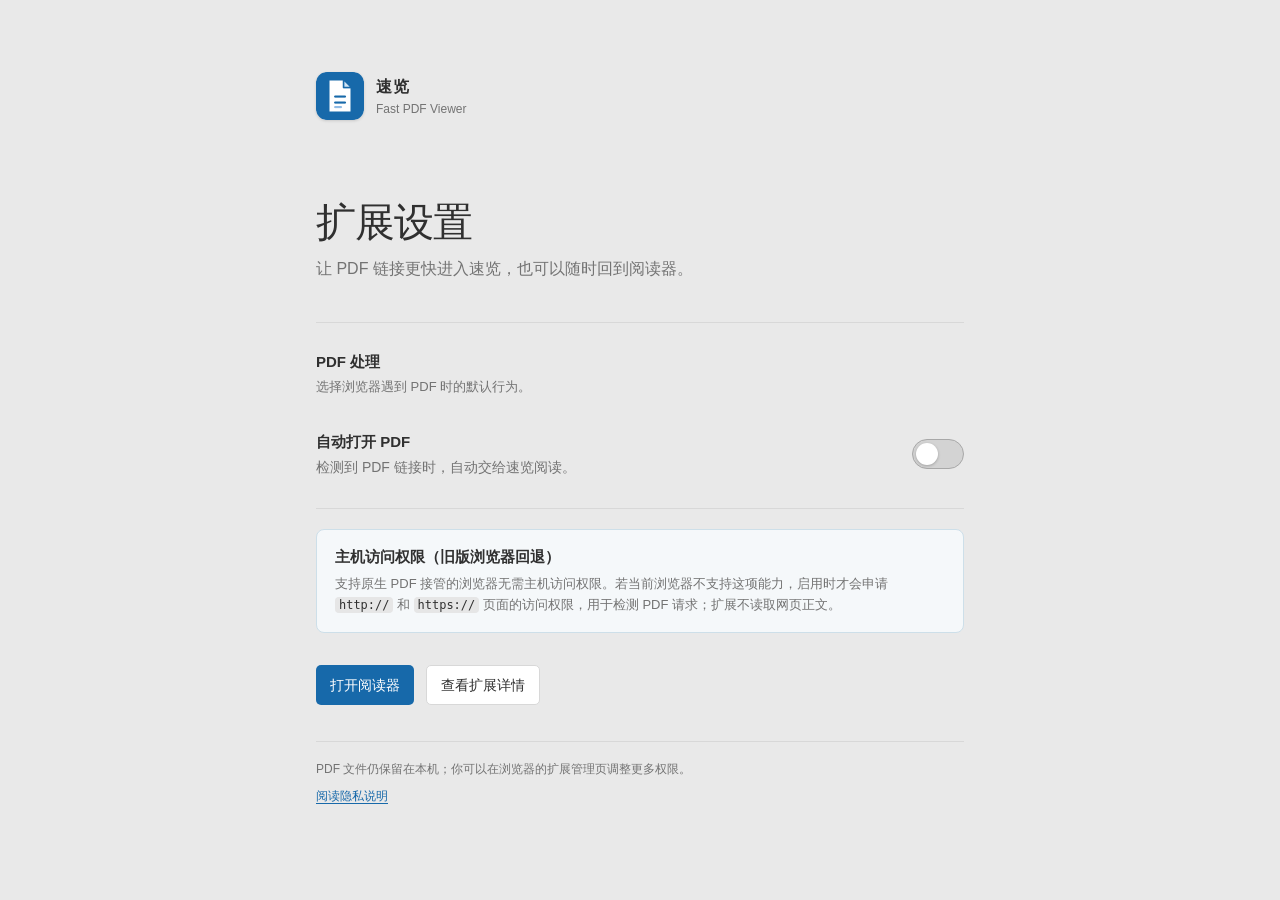
==== extension/options.html @ 2b0d397f "Add the Chrome/Edge extension and fix MV3 cold-start PDF routing. Register the legacy webRequest lis" ====
<!doctype html>
<html lang="zh-CN">
  <head>
    <meta charset="UTF-8" />
    <meta name="viewport" content="width=device-width, initial-scale=1" />
    <meta name="color-scheme" content="light" />
    <title>速览设置</title>
    <link rel="stylesheet" href="./options.css" />
    <script src="./options.js" defer></script>
  </head>
  <body>
    <main class="page-shell">
      <header class="page-header">
        <a class="brand" href="./options.html" aria-label="速览设置首页">
          <img class="brand-mark" src="./icons/logo.png" alt="" width="48" height="48" />
          <span class="brand-copy">
            <span class="brand-name">速览</span>
            <span class="brand-product">Fast PDF Viewer</span>
          </span>
        </a>
      </header>

      <section class="intro" aria-labelledby="page-title">
        <h1 id="page-title">扩展设置</h1>
        <p>让 PDF 链接更快进入速览，也可以随时回到阅读器。</p>
      </section>

      <section class="settings-panel" aria-labelledby="handling-title">
        <div class="section-heading">
          <h2 id="handling-title">PDF 处理</h2>
          <p>选择浏览器遇到 PDF 时的默认行为。</p>
        </div>

        <div class="setting-row">
          <div class="setting-copy">
            <h3>自动打开 PDF</h3>
            <p id="auto-open-description">检测到 PDF 链接时，自动交给速览阅读。</p>
          </div>
          <label class="switch" aria-label="自动打开 PDF">
            <input
              id="auto-open-pdf"
              class="switch-input"
              type="checkbox"
              aria-describedby="auto-open-description auto-open-permission"
            />
            <span class="switch-track" aria-hidden="true"><span class="switch-thumb"></span></span>
          </label>
        </div>

        <div id="auto-open-permission" class="permission-note">
          <h3>主机访问权限（旧版浏览器回退）</h3>
          <p>
            支持原生 PDF 接管的浏览器无需主机访问权限。若当前浏览器不支持这项能力，启用时才会申请
            <code>http://</code> 和 <code>https://</code> 页面的访问权限，用于检测 PDF 请求；扩展不读取网页正文。
          </p>
        </div>

        <p id="settings-status" class="settings-status" role="status" aria-live="polite" aria-atomic="true"></p>
      </section>

      <nav class="quick-actions" aria-label="快捷操作">
        <button id="open-reader" class="action action-primary" type="button">打开阅读器</button>
        <a id="extension-details" class="action action-secondary" href="#">查看扩展详情</a>
      </nav>

      <footer class="page-footer">
        <p>PDF 文件仍保留在本机；你可以在浏览器的扩展管理页调整更多权限。</p>
        <a class="page-footer-link" href="./privacy.html">阅读隐私说明</a>
      </footer>
    </main>
  </body>
</html>
---- extension/options.css ----
:root {
  color-scheme: light;
  --page: #e9e9e9;
  --surface: #ffffff;
  --surface-soft: #f5f8fa;
  --line: #d8d8d8;
  --text: #303030;
  --muted: #737373;
  --accent: #1769aa;
  --accent-soft: #e8f2fa;
  --success: #176a45;
  --warning: #825c00;
  --danger: #a1291c;
  font-family: "Segoe UI", "PingFang SC", "Microsoft YaHei", sans-serif;
  font-size: 14px;
  line-height: 1.5;
}

* {
  box-sizing: border-box;
}

html {
  min-width: 320px;
  min-height: 100%;
  background: var(--page);
}

body {
  min-width: 320px;
  min-height: 100vh;
  margin: 0;
  color: var(--text);
  background: var(--page);
}

button,
a,
input {
  font: inherit;
}

button,
a {
  -webkit-tap-highlight-color: transparent;
}

button {
  border: 0;
}

.page-shell {
  width: min(100%, 760px);
  margin: 0 auto;
  padding: clamp(32px, 7vw, 72px) clamp(20px, 6vw, 56px) 48px;
}

.page-header {
  margin-bottom: clamp(48px, 8vw, 72px);
}

.brand {
  display: inline-flex;
  align-items: center;
  gap: 12px;
  color: var(--text);
  text-decoration: none;
}

.brand-mark {
  width: 48px;
  height: 48px;
  border-radius: 11px;
  box-shadow: 0 1px 3px rgb(0 0 0 / 14%);
}

.brand-copy {
  display: grid;
  gap: 1px;
}

.brand-name {
  font-size: 16px;
  font-weight: 600;
  letter-spacing: 0.04em;
}

.brand-product {
  color: var(--muted);
  font-size: 12px;
}

.intro {
  max-width: 52ch;
}

.intro h1 {
  margin: 0 0 10px;
  font-size: clamp(30px, 5vw, 40px);
  font-weight: 500;
  letter-spacing: -0.025em;
  line-height: 1.2;
}

.intro p,
.section-heading p,
.setting-copy p,
.permission-note p,
.page-footer p {
  margin: 0;
  color: var(--muted);
}

.intro p {
  font-size: 16px;
  line-height: 1.65;
}

.settings-panel {
  margin-top: 40px;
  padding: 28px 0 0;
  border-top: 1px solid var(--line);
}

.section-heading {
  margin-bottom: 4px;
}

.section-heading h2,
.setting-copy h3,
.permission-note h3 {
  margin: 0;
  font-size: 15px;
  font-weight: 600;
  line-height: 1.4;
}

.section-heading p {
  margin-top: 5px;
  font-size: 13px;
}

.setting-row {
  display: grid;
  grid-template-columns: minmax(0, 1fr) auto;
  align-items: center;
  gap: 24px;
  min-height: 108px;
  padding: 24px 0;
  border-bottom: 1px solid var(--line);
}

.setting-copy p {
  max-width: 54ch;
  margin-top: 5px;
  font-size: 14px;
}

.switch {
  position: relative;
  display: block;
  width: 52px;
  height: 30px;
  flex: 0 0 auto;
}

.switch-input {
  position: absolute;
  z-index: 1;
  inset: 0;
  width: 100%;
  height: 100%;
  margin: 0;
  cursor: pointer;
  opacity: 0;
}

.switch-track {
  position: absolute;
  inset: 0;
  display: block;
  border: 1px solid #a8a8a8;
  border-radius: 999px;
  background: #d3d3d3;
  transition: background-color 120ms ease, border-color 120ms ease;
}

.switch-thumb {
  position: absolute;
  top: 3px;
  left: 3px;
  width: 22px;
  height: 22px;
  border-radius: 50%;
  background: #ffffff;
  box-shadow: 0 1px 3px rgb(0 0 0 / 24%);
  transition: transform 120ms ease;
}

.switch-input:checked + .switch-track {
  border-color: var(--accent);
  background: var(--accent);
}

.switch-input:checked + .switch-track .switch-thumb {
  transform: translateX(22px);
}

.switch-input:focus-visible + .switch-track {
  outline: 3px solid rgb(23 105 170 / 28%);
  outline-offset: 3px;
}

.switch-input:disabled + .switch-track {
  cursor: wait;
  opacity: 0.55;
}

.permission-note {
  margin-top: 20px;
  padding: 16px 18px;
  border: 1px solid #cddfe9;
  border-radius: 8px;
  background: var(--surface-soft);
}

.permission-note p {
  margin-top: 6px;
  font-size: 13px;
  line-height: 1.65;
}

code {
  padding: 1px 4px;
  border-radius: 4px;
  background: #e6e6e6;
  color: var(--text);
  font-family: ui-monospace, SFMono-Regular, Menlo, Consolas, monospace;
  font-size: 0.92em;
}

.settings-status {
  min-height: 24px;
  margin: 12px 0 0;
  color: var(--muted);
  font-size: 13px;
}

.settings-status:empty {
  min-height: 0;
  margin-top: 0;
}

.settings-status[data-kind="success"] {
  color: var(--success);
}

.settings-status[data-kind="warning"] {
  color: var(--warning);
}

.settings-status[data-kind="error"] {
  color: var(--danger);
}

.quick-actions {
  display: flex;
  flex-wrap: wrap;
  gap: 12px;
  margin-top: 32px;
}

.action {
  display: inline-flex;
  min-height: 40px;
  align-items: center;
  justify-content: center;
  padding: 8px 14px;
  border-radius: 5px;
  font-weight: 500;
  line-height: 1.2;
  text-decoration: none;
  cursor: pointer;
}

.action-primary {
  background: var(--accent);
  color: #ffffff;
}

.action-primary:hover {
  background: #12598f;
}

.action-secondary {
  border: 1px solid var(--line);
  background: var(--surface);
  color: var(--text);
}

.action-secondary:hover {
  border-color: #b5b5b5;
  background: #f5f5f5;
}

.action:focus-visible,
.brand:focus-visible {
  outline: 3px solid rgb(23 105 170 / 30%);
  outline-offset: 3px;
}

.page-footer {
  margin-top: 36px;
  padding-top: 18px;
  border-top: 1px solid var(--line);
}

.page-footer p {
  font-size: 12px;
  line-height: 1.6;
}

.page-footer-link {
  display: inline-block;
  margin-top: 8px;
  color: var(--accent);
  font-size: 12px;
  text-underline-offset: 3px;
}

.page-footer-link:hover {
  color: #12598f;
}

.privacy-sections {
  margin-top: 28px;
}

.privacy-section + .privacy-section {
  margin-top: 28px;
  padding-top: 24px;
  border-top: 1px solid var(--line);
}

.privacy-section h2 {
  margin: 0;
  font-size: 16px;
  font-weight: 600;
  line-height: 1.4;
}

.privacy-section p,
.privacy-section li {
  max-width: 68ch;
  color: var(--muted);
  line-height: 1.75;
}

.privacy-section p {
  margin: 8px 0 0;
}

.privacy-section ul {
  margin: 10px 0 0;
  padding-left: 1.3em;
}

.privacy-section li + li {
  margin-top: 7px;
}

@media (max-width: 520px) {
  .page-shell {
    padding-top: 28px;
  }

  .setting-row {
    gap: 16px;
  }

  .quick-actions {
    flex-direction: column;
  }

  .action {
    width: 100%;
  }
}

@media (prefers-reduced-motion: reduce) {
  .switch-track,
  .switch-thumb {
    transition: none;
  }
}
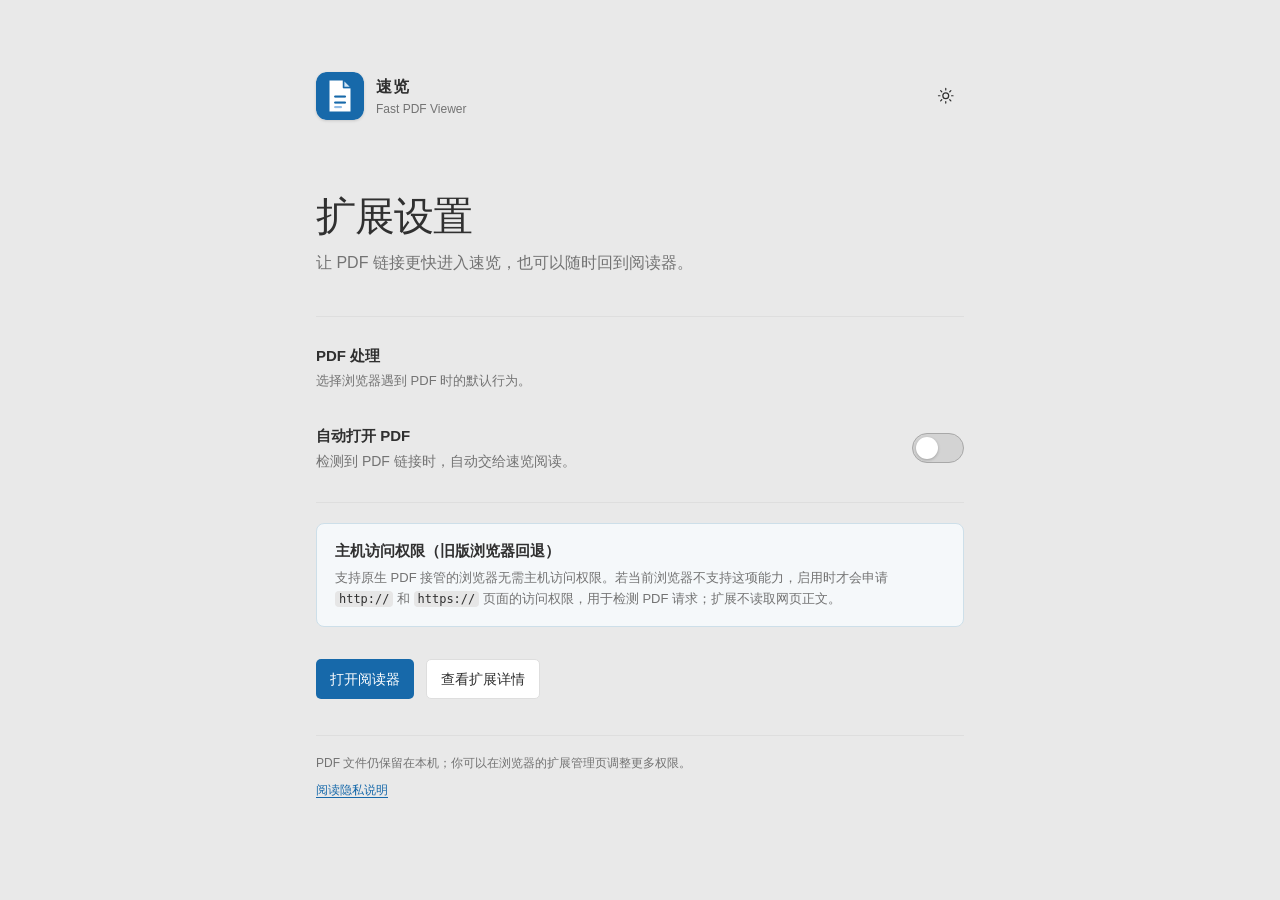
==== commit 8d03d86f: "Fix Edge MIME viewer fetch, tab titles, and extension chrome. The handler lives in a shell tab at th" ====
--- a/extension/options.html
+++ b/extension/options.html
@@ -3,21 +3,35 @@
   <head>
     <meta charset="UTF-8" />
     <meta name="viewport" content="width=device-width, initial-scale=1" />
-    <meta name="color-scheme" content="light" />
     <title>速览设置</title>
+    <script src="./web/js/theme.js"></script>
     <link rel="stylesheet" href="./options.css" />
     <script src="./options.js" defer></script>
   </head>
   <body>
+    <svg class="icon-sprite" xmlns="http://www.w3.org/2000/svg" aria-hidden="true">
+      <symbol id="i-sun" viewBox="0 0 24 24">
+        <circle cx="12" cy="12" r="4" />
+        <path d="M12 2v2m0 16v2M2 12h2m16 0h2M5 5l1.5 1.5m11 11L19 19M5 19l1.5-1.5m11-11L19 5" />
+      </symbol>
+      <symbol id="i-moon" viewBox="0 0 24 24">
+        <path d="M20.5 13A8.5 8.5 0 0 1 11 3.5 8.5 8.5 0 1 0 20.5 13Z" />
+      </symbol>
+    </svg>
     <main class="page-shell">
       <header class="page-header">
-        <a class="brand" href="./options.html" aria-label="速览设置首页">
-          <img class="brand-mark" src="./icons/logo.png" alt="" width="48" height="48" />
-          <span class="brand-copy">
-            <span class="brand-name">速览</span>
-            <span class="brand-product">Fast PDF Viewer</span>
-          </span>
-        </a>
+        <div class="page-header-row">
+          <a class="brand" href="./options.html" aria-label="速览设置首页">
+            <img class="brand-mark" src="./icons/logo.png" alt="" width="48" height="48" />
+            <span class="brand-copy">
+              <span class="brand-name">速览</span>
+              <span class="brand-product">Fast PDF Viewer</span>
+            </span>
+          </a>
+          <button id="btn-theme" class="theme-toggle" type="button" title="切换到浅色主题" aria-label="切换到浅色主题">
+            <svg class="icon" aria-hidden="true"><use id="theme-icon" href="#i-sun" /></svg>
+          </button>
+        </div>
       </header>
 
       <section class="intro" aria-labelledby="page-title">
--- a/extension/options.css
+++ b/extension/options.css
@@ -1,21 +1,46 @@
 :root {
   color-scheme: light;
-  --page: #e9e9e9;
-  --surface: #ffffff;
-  --surface-soft: #f5f8fa;
-  --line: #d8d8d8;
+  --bg: #e9e9e9;
+  --bg-raised: #ffffff;
+  --bg-hover: #eeeeee;
+  --line: #dedede;
   --text: #303030;
   --muted: #737373;
   --accent: #1769aa;
-  --accent-soft: #e8f2fa;
+  --accent-strong: #1769aa;
+  --surface-soft: #f5f8fa;
+  --permission-border: #cddfe9;
+  --code-bg: #e6e6e6;
+  --switch-track: #d3d3d3;
+  --switch-border: #a8a8a8;
   --success: #176a45;
   --warning: #825c00;
-  --danger: #a1291c;
+  --danger: #b42318;
   font-family: "Segoe UI", "PingFang SC", "Microsoft YaHei", sans-serif;
   font-size: 14px;
   line-height: 1.5;
 }
 
+:root[data-theme="dark"] {
+  color-scheme: dark;
+  --bg: #242424;
+  --bg-raised: #303030;
+  --bg-hover: #3d3d3d;
+  --line: #484848;
+  --text: #e4e4e4;
+  --muted: #ababab;
+  --accent: #91bce5;
+  --accent-strong: #286ba3;
+  --surface-soft: #2b2b2b;
+  --permission-border: #484848;
+  --code-bg: #3d3d3d;
+  --switch-track: #484848;
+  --switch-border: #626262;
+  --success: #7fd4a8;
+  --warning: #e0b35c;
+  --danger: #f3a69e;
+}
+
 * {
   box-sizing: border-box;
 }
@@ -23,7 +48,7 @@
 html {
   min-width: 320px;
   min-height: 100%;
-  background: var(--page);
+  background: var(--bg);
 }
 
 body {
@@ -31,7 +56,7 @@
   min-height: 100vh;
   margin: 0;
   color: var(--text);
-  background: var(--page);
+  background: var(--bg);
 }
 
 button,
@@ -57,6 +82,48 @@
 
 .page-header {
   margin-bottom: clamp(48px, 8vw, 72px);
+}
+
+.page-header-row {
+  display: flex;
+  align-items: center;
+  justify-content: space-between;
+  gap: 16px;
+}
+
+.theme-toggle {
+  flex: 0 0 auto;
+  width: 36px;
+  height: 36px;
+  padding: 0;
+  border: 0;
+  border-radius: 5px;
+  background: transparent;
+  color: var(--text);
+  cursor: pointer;
+}
+
+.theme-toggle:hover {
+  background: var(--bg-hover);
+}
+
+.theme-toggle .icon {
+  display: block;
+  width: 1.25rem;
+  height: 1.25rem;
+  margin: 0 auto;
+  fill: none;
+  stroke: currentColor;
+  stroke-width: 1.7;
+  stroke-linecap: round;
+  stroke-linejoin: round;
+}
+
+.icon-sprite {
+  position: absolute;
+  width: 0;
+  height: 0;
+  overflow: hidden;
 }
 
 .brand {
@@ -179,9 +246,9 @@
   position: absolute;
   inset: 0;
   display: block;
-  border: 1px solid #a8a8a8;
+  border: 1px solid var(--switch-border);
   border-radius: 999px;
-  background: #d3d3d3;
+  background: var(--switch-track);
   transition: background-color 120ms ease, border-color 120ms ease;
 }
 
@@ -192,7 +259,7 @@
   width: 22px;
   height: 22px;
   border-radius: 50%;
-  background: #ffffff;
+  background: var(--bg-raised);
   box-shadow: 0 1px 3px rgb(0 0 0 / 24%);
   transition: transform 120ms ease;
 }
@@ -219,7 +286,7 @@
 .permission-note {
   margin-top: 20px;
   padding: 16px 18px;
-  border: 1px solid #cddfe9;
+  border: 1px solid var(--permission-border);
   border-radius: 8px;
   background: var(--surface-soft);
 }
@@ -233,7 +300,7 @@
 code {
   padding: 1px 4px;
   border-radius: 4px;
-  background: #e6e6e6;
+  background: var(--code-bg);
   color: var(--text);
   font-family: ui-monospace, SFMono-Regular, Menlo, Consolas, monospace;
   font-size: 0.92em;
@@ -289,18 +356,18 @@
 }
 
 .action-primary:hover {
-  background: #12598f;
+  background: var(--accent-strong);
 }
 
 .action-secondary {
   border: 1px solid var(--line);
-  background: var(--surface);
+  background: var(--bg-raised);
   color: var(--text);
 }
 
 .action-secondary:hover {
-  border-color: #b5b5b5;
-  background: #f5f5f5;
+  border-color: var(--line);
+  background: var(--bg-hover);
 }
 
 .action:focus-visible,
@@ -329,7 +396,7 @@
 }
 
 .page-footer-link:hover {
-  color: #12598f;
+  color: var(--accent-strong);
 }
 
 .privacy-sections {
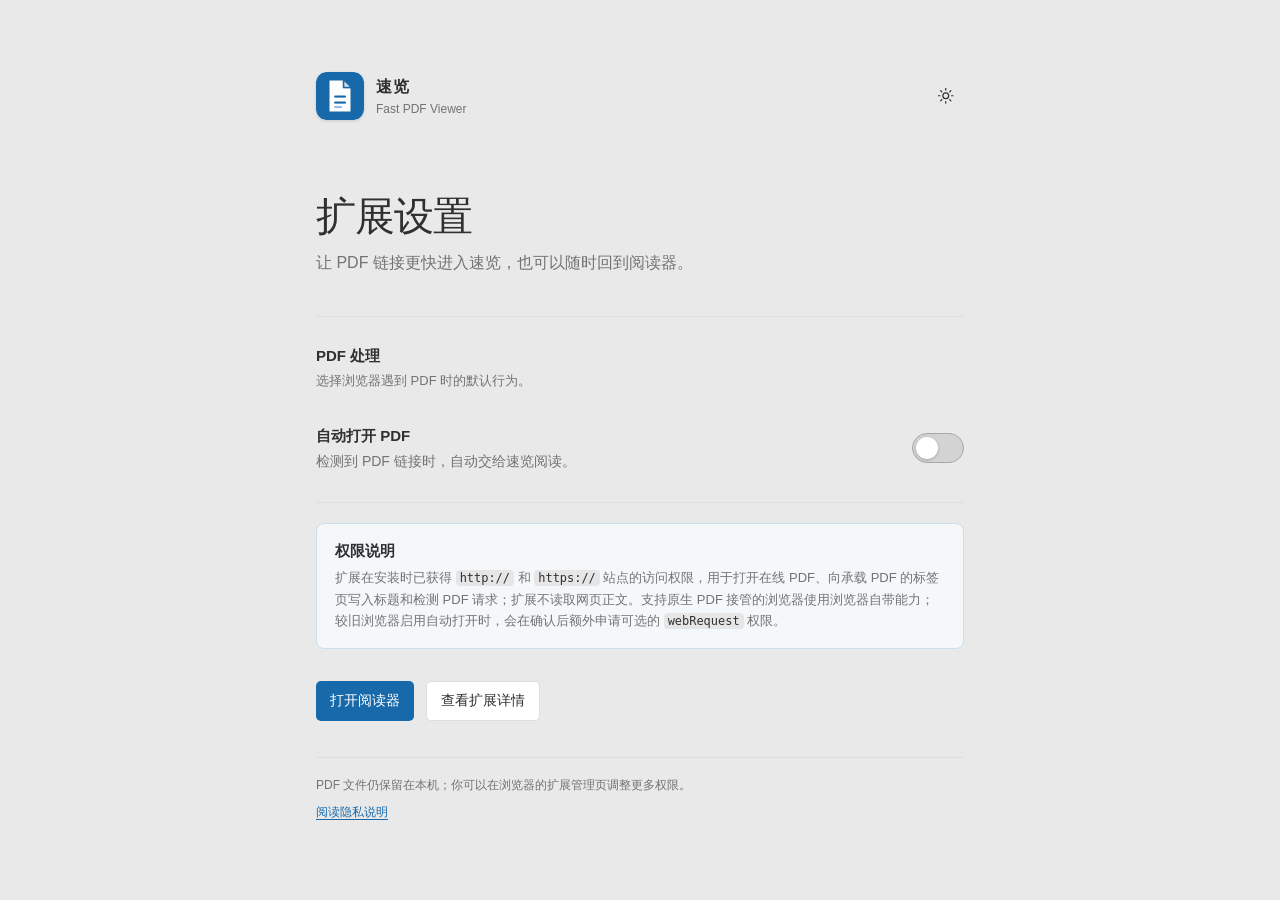
==== commit 5edeaea7: "docs: clarify extension permissions and packaging" ====
--- a/extension/options.html
+++ b/extension/options.html
@@ -62,10 +62,10 @@
         </div>
 
         <div id="auto-open-permission" class="permission-note">
-          <h3>主机访问权限（旧版浏览器回退）</h3>
+          <h3>权限说明</h3>
           <p>
-            支持原生 PDF 接管的浏览器无需主机访问权限。若当前浏览器不支持这项能力，启用时才会申请
-            <code>http://</code> 和 <code>https://</code> 页面的访问权限，用于检测 PDF 请求；扩展不读取网页正文。
+            扩展在安装时已获得 <code>http://</code> 和 <code>https://</code> 站点的访问权限，用于打开在线 PDF、向承载 PDF 的标签页写入标题和检测 PDF 请求；扩展不读取网页正文。支持原生 PDF 接管的浏览器使用浏览器自带能力；较旧浏览器启用自动打开时，会在确认后额外申请可选的
+            <code>webRequest</code> 权限。
           </p>
         </div>
 
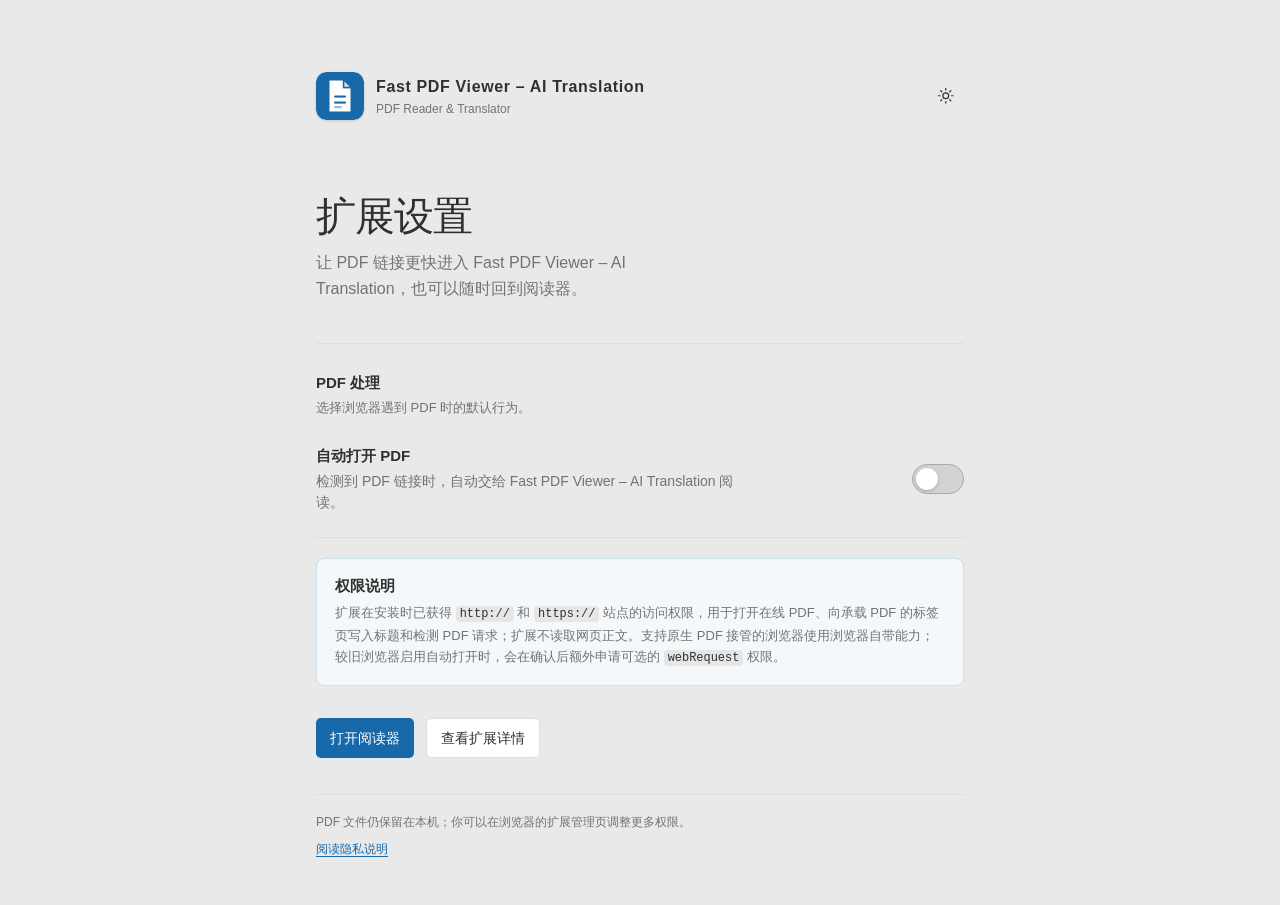
==== commit 4fda6da6: "feat: rename extension to Fast PDF Viewer AI Translation" ====
--- a/extension/options.html
+++ b/extension/options.html
@@ -3,7 +3,7 @@
   <head>
     <meta charset="UTF-8" />
     <meta name="viewport" content="width=device-width, initial-scale=1" />
-    <title>速览设置</title>
+    <title>Fast PDF Viewer – AI Translation 设置</title>
     <script src="./web/js/theme.js"></script>
     <link rel="stylesheet" href="./options.css" />
     <script src="./options.js" defer></script>
@@ -21,11 +21,11 @@
     <main class="page-shell">
       <header class="page-header">
         <div class="page-header-row">
-          <a class="brand" href="./options.html" aria-label="速览设置首页">
+          <a class="brand" href="./options.html" aria-label="Fast PDF Viewer – AI Translation 设置首页">
             <img class="brand-mark" src="./icons/logo.png" alt="" width="48" height="48" />
             <span class="brand-copy">
-              <span class="brand-name">速览</span>
-              <span class="brand-product">Fast PDF Viewer</span>
+              <span class="brand-name">Fast PDF Viewer – AI Translation</span>
+              <span class="brand-product">PDF Reader &amp; Translator</span>
             </span>
           </a>
           <button id="btn-theme" class="theme-toggle" type="button" title="切换到浅色主题" aria-label="切换到浅色主题">
@@ -36,7 +36,7 @@
 
       <section class="intro" aria-labelledby="page-title">
         <h1 id="page-title">扩展设置</h1>
-        <p>让 PDF 链接更快进入速览，也可以随时回到阅读器。</p>
+        <p>让 PDF 链接更快进入 Fast PDF Viewer – AI Translation，也可以随时回到阅读器。</p>
       </section>
 
       <section class="settings-panel" aria-labelledby="handling-title">
@@ -48,7 +48,7 @@
         <div class="setting-row">
           <div class="setting-copy">
             <h3>自动打开 PDF</h3>
-            <p id="auto-open-description">检测到 PDF 链接时，自动交给速览阅读。</p>
+            <p id="auto-open-description">检测到 PDF 链接时，自动交给 Fast PDF Viewer – AI Translation 阅读。</p>
           </div>
           <label class="switch" aria-label="自动打开 PDF">
             <input
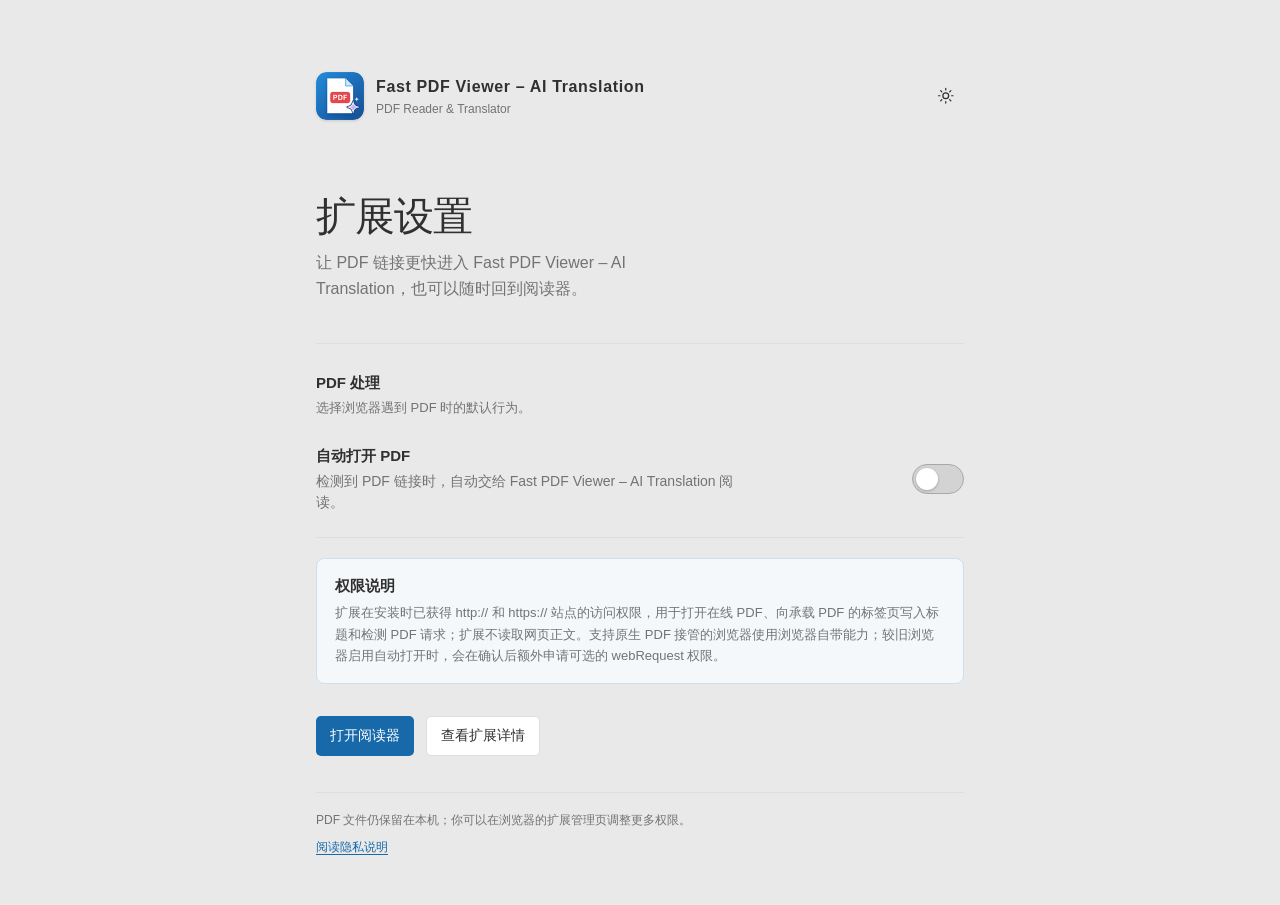
==== commit 263d6fdf: "feat(extension): localize settings page" ====
--- a/extension/options.html
+++ b/extension/options.html
@@ -3,7 +3,7 @@
   <head>
     <meta charset="UTF-8" />
     <meta name="viewport" content="width=device-width, initial-scale=1" />
-    <title>Fast PDF Viewer – AI Translation 设置</title>
+    <title data-i18n="pageTitle">Fast PDF Viewer – AI Translation 设置</title>
     <script src="./web/js/theme.js"></script>
     <link rel="stylesheet" href="./options.css" />
     <script src="./options.js" defer></script>
@@ -21,7 +21,7 @@
     <main class="page-shell">
       <header class="page-header">
         <div class="page-header-row">
-          <a class="brand" href="./options.html" aria-label="Fast PDF Viewer – AI Translation 设置首页">
+          <a class="brand" href="./options.html" aria-label="Fast PDF Viewer – AI Translation 设置首页" data-i18n-aria="brandHome">
             <img class="brand-mark" src="./icons/logo.png" alt="" width="48" height="48" />
             <span class="brand-copy">
               <span class="brand-name">Fast PDF Viewer – AI Translation</span>
@@ -35,22 +35,22 @@
       </header>
 
       <section class="intro" aria-labelledby="page-title">
-        <h1 id="page-title">扩展设置</h1>
-        <p>让 PDF 链接更快进入 Fast PDF Viewer – AI Translation，也可以随时回到阅读器。</p>
+        <h1 id="page-title" data-i18n="extensionSettings">扩展设置</h1>
+        <p data-i18n="intro">让 PDF 链接更快进入 Fast PDF Viewer – AI Translation，也可以随时回到阅读器。</p>
       </section>
 
       <section class="settings-panel" aria-labelledby="handling-title">
         <div class="section-heading">
-          <h2 id="handling-title">PDF 处理</h2>
-          <p>选择浏览器遇到 PDF 时的默认行为。</p>
+          <h2 id="handling-title" data-i18n="pdfHandling">PDF 处理</h2>
+          <p data-i18n="handlingDescription">选择浏览器遇到 PDF 时的默认行为。</p>
         </div>
 
         <div class="setting-row">
           <div class="setting-copy">
-            <h3>自动打开 PDF</h3>
-            <p id="auto-open-description">检测到 PDF 链接时，自动交给 Fast PDF Viewer – AI Translation 阅读。</p>
+            <h3 data-i18n="autoOpen">自动打开 PDF</h3>
+            <p id="auto-open-description" data-i18n="autoOpenDescription">检测到 PDF 链接时，自动交给 Fast PDF Viewer – AI Translation 阅读。</p>
           </div>
-          <label class="switch" aria-label="自动打开 PDF">
+          <label class="switch" aria-label="自动打开 PDF" data-i18n-aria="autoOpen">
             <input
               id="auto-open-pdf"
               class="switch-input"
@@ -62,24 +62,21 @@
         </div>
 
         <div id="auto-open-permission" class="permission-note">
-          <h3>权限说明</h3>
-          <p>
-            扩展在安装时已获得 <code>http://</code> 和 <code>https://</code> 站点的访问权限，用于打开在线 PDF、向承载 PDF 的标签页写入标题和检测 PDF 请求；扩展不读取网页正文。支持原生 PDF 接管的浏览器使用浏览器自带能力；较旧浏览器启用自动打开时，会在确认后额外申请可选的
-            <code>webRequest</code> 权限。
-          </p>
+          <h3 data-i18n="permissions">权限说明</h3>
+          <p data-i18n="permissionDescription">扩展在安装时已获得 http:// 和 https:// 站点的访问权限，用于打开在线 PDF、向承载 PDF 的标签页写入标题和检测 PDF 请求；扩展不读取网页正文。支持原生 PDF 接管的浏览器使用浏览器自带能力；较旧浏览器启用自动打开时，会在确认后额外申请可选的 webRequest 权限。</p>
         </div>
 
         <p id="settings-status" class="settings-status" role="status" aria-live="polite" aria-atomic="true"></p>
       </section>
 
-      <nav class="quick-actions" aria-label="快捷操作">
-        <button id="open-reader" class="action action-primary" type="button">打开阅读器</button>
-        <a id="extension-details" class="action action-secondary" href="#">查看扩展详情</a>
+      <nav class="quick-actions" aria-label="快捷操作" data-i18n-aria="quickActions">
+        <button id="open-reader" class="action action-primary" type="button" data-i18n="openReader">打开阅读器</button>
+        <a id="extension-details" class="action action-secondary" href="#" data-i18n="extensionDetails">查看扩展详情</a>
       </nav>
 
       <footer class="page-footer">
-        <p>PDF 文件仍保留在本机；你可以在浏览器的扩展管理页调整更多权限。</p>
-        <a class="page-footer-link" href="./privacy.html">阅读隐私说明</a>
+        <p data-i18n="footerNote">PDF 文件仍保留在本机；你可以在浏览器的扩展管理页调整更多权限。</p>
+        <a class="page-footer-link" href="./privacy.html" data-i18n="privacy">阅读隐私说明</a>
       </footer>
     </main>
   </body>
